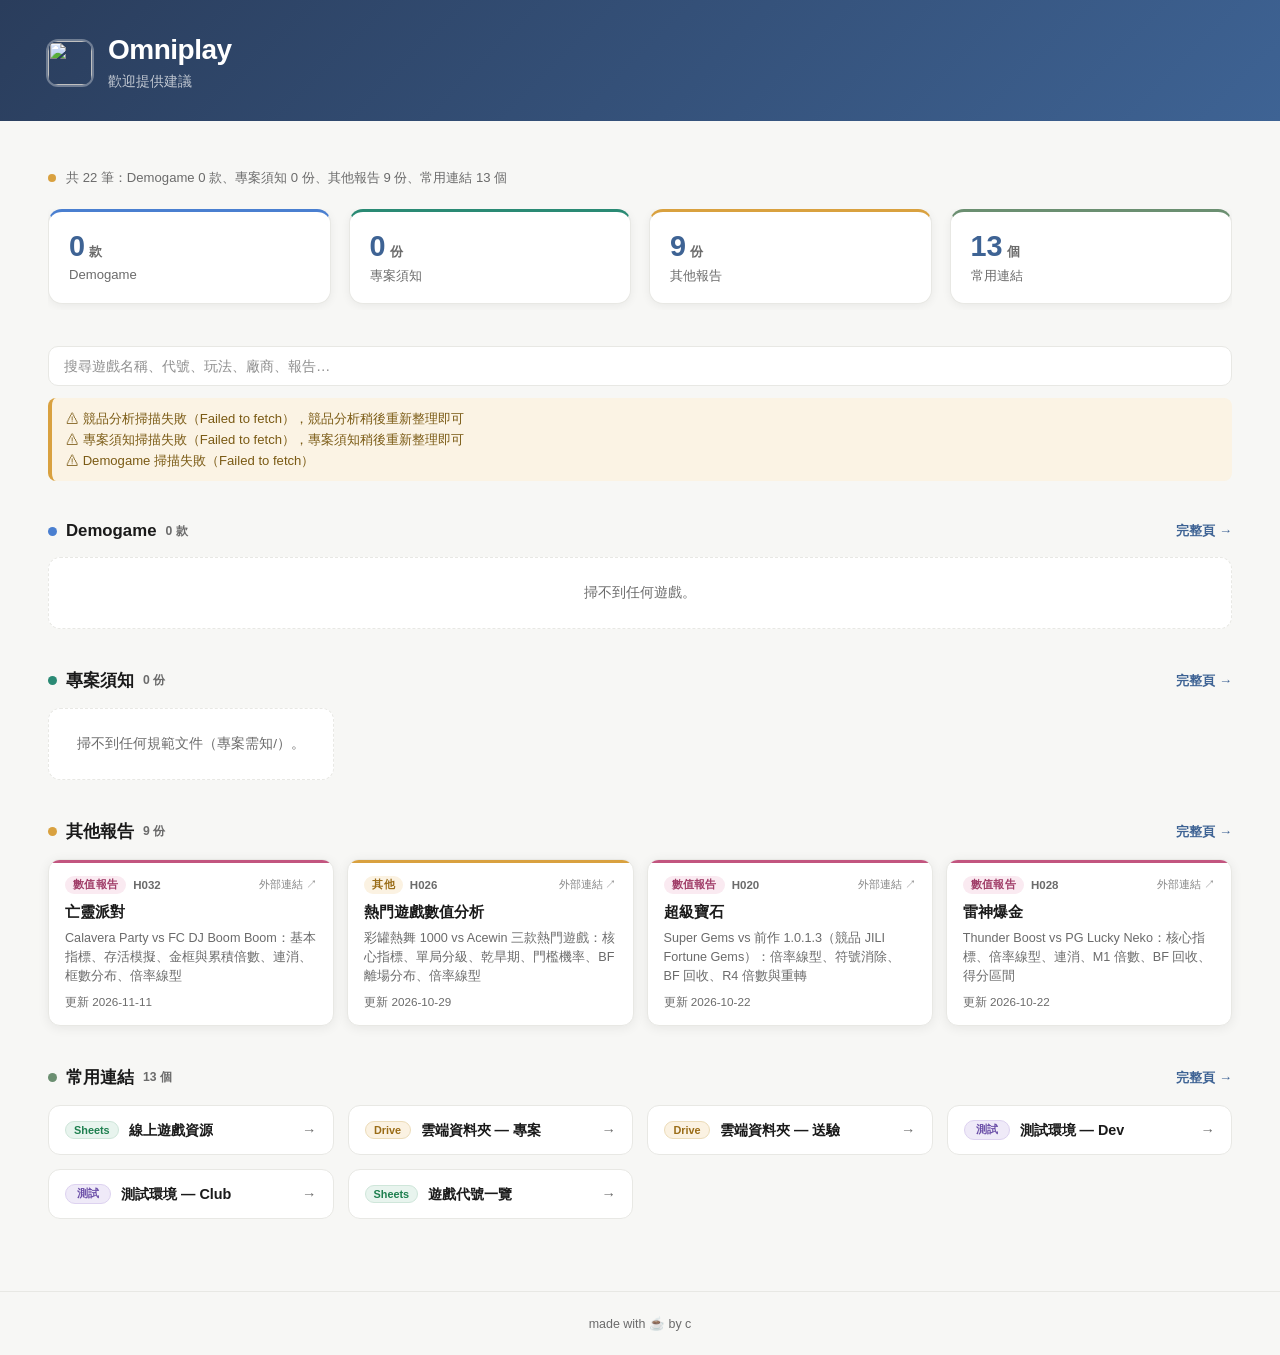
==== index.html @ 4340e496 "首頁：老手救援報告網址改到 System/機制_老手救援/老手救援 C-2/ Co-Authored-By: Claude Opus 5.5 <noreply@anthropic.com>" ====
<!DOCTYPE html>
<html lang="zh-TW">
<head>
<meta charset="UTF-8">
<meta name="viewport" content="width=device-width, initial-scale=1.0">
<meta name="robots" content="noindex, nofollow">
<link rel="icon" href="assets/favicon.svg" type="image/svg+xml">
<link rel="alternate icon" href="assets/favicon.ico" sizes="any">
<link rel="apple-touch-icon" href="assets/apple-touch-icon.png">
<meta name="theme-color" content="#2a3d5c">
<!-- 改到 assets/ 裡的檔案時，這個 ?v=20261105c 要一起改（見 README「改 assets 記得改版號」） -->
<link rel="stylesheet" href="assets/style.css?v=20261117a">
<title>Omniplay</title>
</head>
<body>

<div class="hero">
  <div class="hero-in">
    <img class="logo" src="assets/favicon.svg" alt="" width="44" height="44">
    <div>
      <h1>Omniplay</h1>
      <p>歡迎提供建議</p>
    </div>
  </div>
</div>

<div class="container">
  <div class="status-bar" id="status">
    <div class="dot"></div>
    <span id="status-text">正在載入…</span>
  </div>

  <div class="stats">
    <div class="stat-card demo">
      <div class="stat-num"><span id="s-demo">0</span><span class="unit">款</span></div>
      <div class="stat-label">Demogame</div>
    </div>
    <div class="stat-card spec">
      <div class="stat-num"><span id="s-spec">0</span><span class="unit">份</span></div>
      <div class="stat-label">專案須知</div>
    </div>
    <div class="stat-card report">
      <div class="stat-num"><span id="s-report">0</span><span class="unit">份</span></div>
      <div class="stat-label">其他報告</div>
    </div>
    <div class="stat-card links">
      <div class="stat-num"><span id="s-links">0</span><span class="unit">個</span></div>
      <div class="stat-label">常用連結</div>
    </div>
  </div>

  <input id="q" type="search" placeholder="搜尋遊戲名稱、代號、玩法、廠商、報告…" autocomplete="off">
  <div class="notes" id="notes" hidden></div>

  <!-- ── Demogame ── -->
  <div class="section demo" id="sec-demo">
    <div class="sec-head">
      <span class="cdot"></span>
      <h2>Demogame</h2>
      <span class="n" id="n-demo"></span>
      <div class="sec-actions">
        <a class="sec-link" href="all.html?cat=games">完整頁 →</a>
      </div>
    </div>
    <div id="demo-body"></div>
  </div>

  <!-- ── 專案須知 ── -->
  <div class="section spec" id="sec-spec">
    <div class="sec-head">
      <span class="cdot"></span>
      <h2>專案須知</h2>
      <span class="n" id="n-spec"></span>
      <div class="sec-actions">
        <a class="sec-link" href="all.html?cat=spec">完整頁 →</a>
      </div>
    </div>
    <div class="grid" id="spec-body"></div>
  </div>

  <!-- ── 其他報告 ── -->
  <div class="section report" id="sec-report">
    <div class="sec-head">
      <span class="cdot"></span>
      <h2>其他報告</h2>
      <span class="n" id="n-report"></span>
      <div class="sec-actions">
        <a class="sec-link" href="all.html?cat=docs">完整頁 →</a>
      </div>
    </div>
    <div class="grid" id="report-body"></div>
  </div>

  <!-- ── 常用連結 ── -->
  <div class="section links" id="sec-links">
    <div class="sec-head">
      <span class="cdot"></span>
      <h2>常用連結</h2>
      <span class="n" id="n-links"></span>
      <div class="sec-actions">
        <a class="sec-link" href="all.html?cat=links">完整頁 →</a>
      </div>
    </div>
    <div class="link-grid" id="links-body"></div>
  </div>
</div>

<footer>made with ☕ by c</footer>

<script src="catalog.js?v=20261117a"></script>
<script src="assets/app.js?v=20261117b"></script>
<script>
(function () {
  /* 每區最多顯示幾筆，要看全部走「完整頁 →」。
     常用連結是一列一個的連結列、比卡片矮，所以多放兩個仍不占版面。 */
  var LIMIT = { demo: 4, idea: 4, analysis: 4, spec: 3, report: 3, links: 6 };

  var qEl = document.getElementById("q");
  var manual = (window.CATALOG || []).slice();

  var games = [];
  var analysis = [];
  var specs = [];
  var loading = { demo: true, analysis: true, spec: true, report: true };

  // 有日期的排前面（新到舊）；沒日期的維持 catalog.js 裡的順序（sort 是穩定的）
  function manualOf(cat) {
    return manual.filter(function (i) { return i.cat === cat; }).sort(function (a, b) {
      if (!a.date && !b.date) return 0;
      if (!a.date) return 1;
      if (!b.date) return -1;
      return String(b.date).localeCompare(String(a.date));
    });
  }
  function byDateDesc(a, b) {
    return String(b.date || "").localeCompare(String(a.date || "")) ||
           String(a.title || "").localeCompare(String(b.title || ""));
  }
  function matches(o, q) { return !q || Omni.haystackOf(o).indexOf(q) !== -1; }
  function emptyBox(msg) { return '<div class="sec-empty">' + Omni.esc(msg) + '</div>'; }

  /* ---------- 狀態列、統計方塊、提示 ---------- */
  function renderTop() {
    // 其他報告區＝競品分析＋catalog.js 的 report（數值報告／其他）
    var reports = manualOf("report").concat(analysis), links = manualOf("links");
    document.getElementById("s-demo").textContent = games.filter(function (g) { return !g.idea && !g.clone; }).length;
    document.getElementById("s-spec").textContent = specs.length;
    document.getElementById("s-report").textContent = reports.length;
    document.getElementById("s-links").textContent = links.length;

    var bar = document.getElementById("status");
    var txt = document.getElementById("status-text");
    var busy = loading.demo || loading.analysis || loading.spec;
    bar.className = "status-bar" + (Omni.notes.length ? " warn" : "");
    txt.textContent = busy
      ? "正在載入…"
      : "共 " + (games.length + specs.length + reports.length + links.length) +
        " 筆：Demogame " + games.length +
        " 款、專案須知 " + specs.length + " 份、其他報告 " + reports.length + " 份、常用連結 " + links.length + " 個";

    var box = document.getElementById("notes");
    if (!Omni.notes.length) { box.hidden = true; return; }
    box.hidden = false;
    box.innerHTML = Omni.notes.map(function (n) {
      return '<div>⚠ ' + Omni.esc(n) + '</div>';
    }).join("");
  }

  function setCount(id, n) {
    document.getElementById("n-" + id).textContent = n === null ? "" : n;
  }

  /* 每區只顯示前 LIMIT[區] 筆；要看全部走該區的「完整頁 →」。
     搜尋時不套上限 —— 使用者已經自己縮小範圍了，再砍掉只會擋路。 */
  function limit(list, key, q) {
    return q ? list : list.slice(0, rowLimit(key));
  }
  /* 專案須知、其他報告：一般寬度 3 張、視窗夠寬變 4 張（最多 4，依格線欄數）；窄螢幕至少 3 張，一列塞不下就換行 */
  var ROW_FIT = { spec: true, report: true };
  function rowLimit(key) {
    if (!ROW_FIT[key]) return LIMIT[key];
    var el = document.getElementById(key + "-body");
    var cols = el ? getComputedStyle(el).gridTemplateColumns.split(" ").filter(Boolean).length : LIMIT[key];
    return Math.max(3, Math.min(4, cols || LIMIT[key]));
  }

  /* ---------- Demogame／遊戲發想區（同一種遊戲卡） ---------- */
  function renderGameRail(key, pool, q, emptyMsg) {
    var body = document.getElementById(key + "-body");
    var list = pool.filter(function (g) { return matches(g, q); });
    setCount(key, loading.demo && !games.length ? null : list.length + " 款");

    // 載入中先放同尺寸的骨架卡撐住高度，資料回來才不會整頁往下跳
    if (loading.demo && !games.length) { body.className = "rail"; body.innerHTML = Omni.skeletonCards(LIMIT[key], true); return; }
    if (!list.length) { body.className = ""; body.innerHTML = emptyBox(q ? "沒有符合的遊戲。" : emptyMsg); return; }

    // NEW 緞帶：文件日期最新的前 3 款（不受顯示上限影響）
    var newest = {};
    list.slice(0, 3).forEach(function (g) { if (g.updated) newest[g.folder] = true; });

    // 首頁固定用遊戲卡；卡片／清單切換只在完整頁 all.html 提供
    body.className = "rail";
    body.innerHTML = limit(list, key, q).map(function (g) {
      return Omni.gameCard(g, !!newest[g.folder]);
    }).join("");
  }

 /* ---------- 卡片區（競品分析、其他報告） ---------- */
  function renderCards(id, items, q, unit, emptyMsg) {
    var body = document.getElementById(id + "-body");
    var list = items.filter(function (i) { return matches(i, q); });
    var busy = loading[id] && !items.length;
    setCount(id, busy ? null : list.length + " " + unit);
    // 專案須知的卡一行說明＋日期；其他報告約三行說明＋日期 —— 骨架照各自的高度放
    if (busy) { body.innerHTML = Omni.skeletonCards(rowLimit(id), false, { lines: id === "spec" ? 1 : 3, date: true }); return; }
    if (!list.length) { body.innerHTML = emptyBox(q ? "沒有符合的項目。" : emptyMsg); return; }
    body.innerHTML = limit(list, id, q).map(Omni.listCard).join("");
  }

  /* ---------- 常用連結（Cworld 爬山頁的連結列樣式） ---------- */
  function renderLinks(q) {
    var body = document.getElementById("links-body");
    var list = manualOf("links").filter(function (i) { return matches(i, q); });
    setCount("links", list.length + " 個");
    if (!list.length) {
      body.innerHTML = emptyBox(q ? "沒有符合的連結。"
        : "常用連結待補 — 在 catalog.js 加入 cat: \"links\" 的項目。");
      return;
    }
    body.innerHTML = limit(list, "links", q).map(Omni.linkCard).join("");
  }

  function renderAll() {
    var q = qEl.value.trim().toLowerCase();
    renderTop();
    // Demogame 區＝正式專案（遊戲發想、克隆遊戲只在完整頁列；loadGames 已按文件日期排好）
    renderGameRail("demo", games.filter(function (g) { return !g.idea && !g.clone; }), q, "掃不到任何遊戲。");
    renderCards("spec", specs, q, "份", "掃不到任何規範文件（專案需知/）。");
    // 其他報告＝競品分析＋catalog.js 的 report，按日期混排
    renderCards("report", manualOf("report").concat(analysis).sort(byDateDesc), q, "份",
      "還沒有其他報告 — 在 catalog.js 加入 cat: \"report\" 的項目。");
    renderLinks(q);
  }

  qEl.addEventListener("input", renderAll);
  // 視窗寬度改變時欄數會變（3 ↔ 4），重排一次
  var lastCols = "";
  function refit() {
    var c = rowLimit("spec") + "," + rowLimit("report");
    if (c !== lastCols) { lastCols = c; renderAll(); }
  }
  if (window.ResizeObserver) new ResizeObserver(refit).observe(document.getElementById("spec-body"));
  else window.addEventListener("resize", refit);
  renderAll();

  Omni.loadGames().then(function (g) { games = g; loading.demo = false; renderAll(); });
  Omni.loadAnalysis().then(function (a) { analysis = a; loading.analysis = false; loading.report = false; renderAll(); });
  Omni.loadSpecs().then(function (s) { specs = s; loading.spec = false; renderAll(); });
})();
</script>
</body>
</html>
---- assets/style.css ----
/* ============================================================
   Omniplay — 共用樣式（index.html 與 games.html）
   ============================================================ */
*, *::before, *::after { box-sizing: border-box; margin: 0; padding: 0; }

/* 配色與 Cworld 一致：暖白底、白卡、#e8e8e4 邊框 */
:root {
  --bg: #f7f7f5;
  --surface: #ffffff;
  --surface-2: #efefec;      /* hover／標籤底，比底色再深一階 */
  --border: #e8e8e4;
  --text-primary: #1a1a1a;
  --text-secondary: #6b6b6b;
  --text-tag: #4a4a4a;

  /* 分類色：區塊標題、卡片頂端色條、badge、色點共用 */
  --cat-all: #9ba3af;
  --cat-demo: #4a7fd0;        /* 藍 — Demogame */
  --cat-idea: #8e6bc1;        /* 紫 — 遊戲發想 */
  --cat-clone: #2a8a8a;       /* 青 — 克隆遊戲 */
  --cat-analysis: #d9534f;    /* 紅 — 分析報告 */
  --cat-spec: #2a8a74;        /* 青綠 — 專案須知 */
  --cat-report: #d9a13f;      /* 琥珀 — 其他報告 */
  --cat-numeric: #c2557f;     /* 玫瑰 — 數值報告（其他報告區裡 kind="數值報告" 的卡） */
  --cat-links: #6b8f71;       /* 綠 — 常用連結 */
  --cat-external: #5458c4;    /* 靛 — 對外文件（專案須知區裡 kind="對外文件" 的卡） */

  --accent-dark: #2a3d5c;
  --accent-mid: #3e6394;
  --focus: #3e6394;

  --radius: 14px;
  --shadow: 0 2px 12px rgba(0,0,0,0.07);
  --shadow-hover: 0 8px 32px rgba(0,0,0,0.13);
}

body {
  background: var(--bg);
  font-family: 'Helvetica Neue', 'PingFang TC', 'Microsoft JhengHei', sans-serif;
  color: var(--text-primary);
  min-height: 100vh;
  display: flex; flex-direction: column;
}

/* ── 導覽條（與 Cworld 相同：#2a3d5c、52px、麵包屑） ── */
nav {
  background: var(--accent-dark); padding: 0 48px; height: 52px;
  display: flex; align-items: center; gap: 8px;
}
nav a { color: rgba(255,255,255,.65); text-decoration: none; font-size: .85rem; }
nav a:hover { color: #fff; }
nav .sep { color: rgba(255,255,255,.3); font-size: .85rem; }
nav .current { color: #fff; font-weight: 600; font-size: .85rem; }

/* ── Hero ── */
.hero {
  background: linear-gradient(135deg, var(--accent-dark), var(--accent-mid));
  padding: 34px 48px 30px; color: #fff;
}
.hero-in { max-width: 1360px; margin: 0 auto; display: flex; gap: 16px; align-items: center; }
/* icon 是深藍，疊在海軍藍 hero 上對比不足，加一圈淡白描邊維持可見度 */
.hero .logo {
  width: 44px; height: 44px; flex: none; border-radius: 10px;
  box-shadow: 0 0 0 2px rgba(255,255,255,.32);
}
.hero h1 { font-size: 1.75rem; font-weight: 700; letter-spacing: -0.5px; }
.hero h1 a { color: inherit; text-decoration: none; }
.hero p { margin-top: 6px; font-size: 0.9rem; opacity: .7; }

.container { flex: 1; max-width: 1360px; width: 100%; margin: 0 auto; padding: 30px 48px 72px; }

/* ── 搜尋 ── */
#q {
  width: 100%; padding: 11px 15px; font-size: 0.9rem; font-family: inherit;
  color: var(--text-primary); background: var(--surface);
  border: 1px solid var(--border); border-radius: 10px; outline: none;
  transition: border-color .18s, box-shadow .18s;
}
#q:focus { border-color: var(--focus); box-shadow: 0 0 0 3px rgba(62,99,148,.13); }
#q::placeholder { color: var(--text-secondary); opacity: .75; }

/* 掃描失敗／額度用完的提示 */
.notes {
  margin-top: 12px; padding: 10px 14px; border-radius: 8px;
  background: #fbf3e4; border-left: 4px solid var(--cat-report);
  font-size: .82rem; color: #7a5a14; line-height: 1.6;
}

/* ── 狀態列與數據總覽（與 Cworld 爬山頁相同） ── */
.status-bar {
  display: flex; align-items: center; gap: 10px; flex-wrap: wrap;
  margin: 18px 0 22px; font-size: .82rem; color: var(--text-secondary);
}
.status-bar .dot { width: 8px; height: 8px; border-radius: 50%; background: #3a8a50; flex-shrink: 0; }
.status-bar.warn .dot { background: var(--cat-report); }

/* 四張方塊塞不進容器寬度時就左右滑動，不再擠成兩列 */
.stats {
  display: flex; gap: 18px; margin-bottom: 36px;
  overflow-x: auto; overflow-y: hidden;
  scroll-snap-type: x proximity; padding-bottom: 6px;
  scrollbar-width: thin; scrollbar-color: var(--surface-2) transparent;
}
.stats::-webkit-scrollbar { height: 8px; }
.stats::-webkit-scrollbar-track { background: transparent; }
.stats::-webkit-scrollbar-thumb { background: var(--surface-2); border-radius: 99px; }
.stats::-webkit-scrollbar-thumb:hover { background: #cdd8e8; }
/* 有空間就均分撐滿；不夠時因為 flex-shrink 為 0，會溢出成可滑動 */
.stats > .stat-card { flex: 1 0 180px; scroll-snap-align: start; }
.stat-card {
  background: var(--surface); border: 1px solid var(--border); border-radius: var(--radius);
  padding: 18px 20px; box-shadow: 0 2px 10px rgba(0,0,0,.06);
  border-top: 3px solid var(--sec-color, var(--border));
}
.stat-num {
  font-size: 1.8rem; font-weight: 800; color: var(--accent-mid);
  font-variant-numeric: tabular-nums; line-height: 1.15;
}
.stat-num .unit { font-size: .82rem; font-weight: 700; color: var(--text-secondary); margin-left: 4px; }
.stat-label { margin-top: 4px; font-size: .82rem; color: var(--text-secondary); }

/* ── 區塊 ── */
.section { margin-top: 40px; }
.section:first-of-type { margin-top: 0; }
.sec-head {
  display: flex; align-items: center; gap: 9px; flex-wrap: wrap; margin: 0 0 16px;
}
.sec-head .cdot { width: 9px; height: 9px; border-radius: 50%; background: var(--sec-color); flex: none; }
.sec-head h2 { font-size: 1.05rem; font-weight: 700; }
.sec-head .n {
  font-size: .76rem; font-weight: 700; color: var(--text-secondary);
  font-variant-numeric: tabular-nums;
}
.sec-actions { margin-left: auto; display: flex; align-items: center; gap: 10px; }
.sec-link {
  font-size: .82rem; font-weight: 600; color: var(--accent-mid); text-decoration: none;
}
.sec-link:hover { text-decoration: underline; }

/* ── 連結列（Cworld 爬山頁的「其他頁面」） ── */
/* 注意：class 名別用 .links — 區塊本身是 class="section links"，會一起吃到 display:grid */
.link-grid { display: grid; grid-template-columns: repeat(auto-fill, minmax(230px, 1fr)); gap: 14px; }
.link-card {
  display: flex; align-items: center; gap: 10px;
  background: var(--surface); border: 1px solid var(--border); border-radius: 12px;
  padding: 14px 16px; text-decoration: none; color: var(--text-primary);
  font-size: .9rem; font-weight: 600;
  transition: border-color .15s, box-shadow .15s, transform .15s;
}
.link-card:hover {
  border-color: var(--accent-mid); box-shadow: 0 6px 18px rgba(0,0,0,.10);
  transform: translateY(-2px);
}
.link-card .lk-tag {
  font-size: .68rem; font-weight: 700; color: var(--text-secondary);
  background: var(--bg); border: 1px solid var(--border);
  border-radius: 99px; padding: 2px 8px; flex: none;
}

.link-card .lk-name { min-width: 0; overflow: hidden; text-overflow: ellipsis; white-space: nowrap; }
.link-card .arrow { margin-left: auto; color: var(--text-secondary); flex: none; }
.sec-btn {
  font-family: inherit; font-size: .78rem; font-weight: 700; cursor: pointer;
  padding: 6px 12px; border-radius: 8px; text-decoration: none;
  background: var(--surface); border: 1px solid var(--border); color: var(--text-tag);
  transition: border-color .15s, color .15s;
}
.sec-btn:hover { border-color: var(--sec-color); color: var(--text-primary); }
.sec-btn.disabled { opacity: .5; cursor: not-allowed; }

.section.demo,     .stat-card.demo     { --sec-color: var(--cat-demo); }
.section.idea,     .stat-card.idea     { --sec-color: var(--cat-idea); }
.section.analysis, .stat-card.analysis { --sec-color: var(--cat-analysis); }
.section.spec,     .stat-card.spec     { --sec-color: var(--cat-spec); }
.section.report,   .stat-card.report   { --sec-color: var(--cat-report); }
.section.links,    .stat-card.links    { --sec-color: var(--cat-links); }

.sec-empty {
  padding: 26px 18px; text-align: center; font-size: .85rem;
  color: var(--text-secondary); background: var(--surface);
  border: 1px dashed var(--border); border-radius: 12px;
}

/* ── 載入中的骨架卡 ──
   跟真卡片同尺寸的灰色占位，讓各區在 GitHub 回應前就先撐好高度，
   資料回來只是換內容、不會整頁往下長（原本是一個矮的「正在載入…」框）。 */
@keyframes skel-shimmer { from { background-position: 200% 0; } to { background-position: -200% 0; } }
.skel, .skel * { pointer-events: none; }
.skel-bar {
  display: block; border-radius: 6px;
  background: linear-gradient(90deg, var(--surface-2) 25%, #f6f6f4 50%, var(--surface-2) 75%);
  background-size: 200% 100%; animation: skel-shimmer 1.4s linear infinite;
}
.gcard.skel { box-shadow: none; }
.gcard.skel:hover { transform: none; }
.gcard.skel .gcover { background: var(--surface-2); }
/* 高度對齊真卡片：標題一行 23px、說明兩行 37px（.gdesc 的 min-height 另會撐底） */
.gcard.skel .gtitle .skel-bar { width: 46%; height: 23px; margin: 0 auto; }
.gcard.skel .gdesc .skel-bar { width: 70%; height: 37px; }
.gcard.skel .btn { background: var(--surface-2); border: 0; color: transparent; }
.card.skel { box-shadow: none; --accent: var(--border); }
.card.skel:hover { transform: none; }
.card.skel .badge { width: 58px; height: 17px; border-radius: 99px; }
.card.skel h2 .skel-bar { width: 62%; height: 21px; }
.card.skel p .skel-bar { width: 88%; height: 38px; }   /* 兩行說明；行數由 skeletonCards 的 opts.lines 覆寫 */
.card.skel .card-date .skel-bar { width: 34%; height: 18px; }
.row.skel { color: transparent; }
.row.skel .skel-bar { height: 14px; width: 60%; }

/* ── Demogame 橫向軌道：一次看 3 張，其餘左右滑動 ── */
.rail {
  display: flex; gap: 14px; overflow-x: auto; overflow-y: hidden;
  scroll-snap-type: x mandatory; padding-bottom: 10px;
  scrollbar-width: thin; scrollbar-color: var(--surface-2) transparent;
}
.rail::-webkit-scrollbar { height: 8px; }
.rail::-webkit-scrollbar-track { background: transparent; }
.rail::-webkit-scrollbar-thumb { background: var(--surface-2); border-radius: 99px; }
.rail::-webkit-scrollbar-thumb:hover { background: #cdd8e8; }
.rail > * { flex: 0 0 calc((100% - 28px) / 3); scroll-snap-align: start; }

/* ── 遊戲卡（圖1 的樣式，沿用 Cworld demogame 的卡片） ── */
.gcard {
  position: relative; overflow: hidden;
  display: flex; flex-direction: column; padding: 12px;
  background: var(--surface); border: 1px solid var(--border);
  border-radius: var(--radius); box-shadow: var(--shadow);
  transition: box-shadow .25s ease, transform .25s ease;
}
.gcard:hover { box-shadow: var(--shadow-hover); transform: translateY(-3px); }

.ribbon {
  position: absolute; top: 0; right: 0; width: 92px; height: 92px;
  overflow: hidden; pointer-events: none; z-index: 2;
}
.ribbon span {
  position: absolute; top: 18px; right: -26px; width: 120px;
  transform: rotate(45deg);
  background: linear-gradient(135deg, #f6d365, #c9962f);
  color: #fff; font-size: .68rem; font-weight: 800; letter-spacing: 1px;
  text-align: center; padding: 4px 0;
  box-shadow: 0 2px 6px rgba(0,0,0,.22);
}

.gcover {
  width: 100%; aspect-ratio: 330/250; border-radius: 12px;
  background: linear-gradient(135deg, #3a2c1a, #6b4e2a);
  position: relative; overflow: hidden;
}
.gcover img { display: block; width: 100%; height: 100%; object-fit: cover; position: relative; z-index: 1; }
/* 只有沒封面時才看得到的佔位 icon */
.gcover .ph {
  position: absolute; inset: 0; z-index: 0;
  display: flex; align-items: center; justify-content: center; font-size: 2.4rem;
}
.gcover .ph-img { width: 64px; height: 64px; display: block; filter: drop-shadow(0 2px 4px rgba(0,0,0,.35)); }
.gcover .no-demo {
  position: absolute; inset: 0; background: rgba(0,0,0,.45); z-index: 2;
  display: flex; align-items: center; justify-content: center;
  font-size: .78rem; font-weight: 700; color: rgba(255,255,255,.6); letter-spacing: .5px;
}

.gbody { padding: 13px 6px 0; flex: 1; text-align: center; }
.gtitle {
  font-size: .96rem; font-weight: 800; letter-spacing: .4px;
  padding-bottom: 11px; border-bottom: 1px solid var(--border);
}
.gtitle .ver {
  display: inline-block; vertical-align: middle; margin-left: 7px;
  font-size: .66rem; font-weight: 700; letter-spacing: 0;
  color: var(--text-secondary); background: var(--bg);
  border: 1px solid var(--border); border-radius: 99px; padding: 2px 8px;
}
.gdesc {
  padding: 11px 4px 13px; font-size: .78rem; color: var(--text-secondary);
  line-height: 1.5; min-height: 56px;
  display: flex; align-items: center; justify-content: center;
}

.gfoot { display: flex; gap: 9px; padding: 0 6px; margin-top: auto; }
.btn {
  flex: 1; border: 0; font-family: inherit; cursor: pointer;
  display: flex; align-items: center; justify-content: center; gap: 9px;
  padding: 10px 8px; border-radius: 8px; white-space: nowrap;
  text-decoration: none; font-size: .8rem; font-weight: 700;
  transition: background .15s, opacity .15s;
}
.btn .ico { padding-left: 9px; border-left: 1px solid rgba(255,255,255,.25); line-height: 1; }
.btn-info { background: #1a1a1a; color: #fff; }
.btn-info:hover { background: #333; }
.btn-play { background: #d32020; color: #fff; }
.btn-play:hover { background: #ef3a3a; }
.btn.disabled {
  background: var(--bg); border: 1px dashed var(--border);
  color: var(--text-secondary); cursor: default;
}
.btn.disabled .ico { border-left-color: var(--border); }

/* 遊戲資訊選單：掛在 .gfoot 裡、按鈕上方彈出 */
.gfoot { position: relative; }
.doc-menu {
  position: absolute; left: 6px; bottom: calc(100% + 6px); z-index: 20;
  min-width: 170px; padding: 6px; border-radius: 10px;
  background: var(--surface, #fff); border: 1px solid var(--border);
  box-shadow: var(--shadow-hover, 0 8px 24px rgba(0,0,0,.14));
}
.doc-menu a {
  display: block; padding: 9px 12px; border-radius: 7px;
  font-size: .82rem; font-weight: 600; color: var(--text, #1a1a1a); text-decoration: none;
}
.doc-menu a:hover { background: var(--bg, #f3f3f3); }
.doc-btn[data-open] { background: #333; }

/* ── 清單／一般卡（圖4 的樣式） ── */
.grid { display: grid; grid-template-columns: repeat(auto-fill, minmax(268px, 1fr)); gap: 13px; }
.card {
  position: relative; overflow: hidden;
  display: flex; flex-direction: column; gap: 7px;
  padding: 16px 16px 15px;
  background: var(--surface); border: 1px solid var(--border);
  border-radius: 12px; box-shadow: var(--shadow);
  text-decoration: none; color: inherit;
  transition: box-shadow .25s ease, transform .25s ease;
}
.card:hover { box-shadow: var(--shadow-hover); transform: translateY(-3px); }
.card::before {
  content: ''; position: absolute; top: 0; left: 0; right: 0; height: 3px;
  background: var(--accent); border-radius: 12px 12px 0 0;
}
.card.demo { --accent: var(--cat-demo); }
.card.idea { --accent: var(--cat-idea); }
.card.analysis { --accent: var(--cat-analysis); }
.card.spec { --accent: var(--cat-spec); }
.card.report { --accent: var(--cat-report); }
.card.links { --accent: var(--cat-links); }
/* 標籤色蓋過分類色：數值報告（玫瑰）要跟其他報告（琥珀）分得開 */
.card[data-kind="數值報告"] { --accent: var(--cat-numeric); }
.card[data-kind="對外文件"] { --accent: var(--cat-external); }
.card[data-kind="其他"] { --accent: var(--cat-report); }

.card-top { display: flex; flex-wrap: wrap; gap: 7px; align-items: center; }
.badge {
  padding: 2px 8px; font-size: .66rem; font-weight: 800;
  letter-spacing: .3px; border-radius: 99px;
}
.badge.demo { color: #2f5f9e; background: #e8f0fb; }
.badge.idea { color: #6d4fa3; background: #f1ebfa; }
.badge.analysis { color: #b03a36; background: #fbeceb; }
.badge.spec { color: #1f6b5a; background: #e6f4f0; }
.badge.report { color: #9a6c17; background: #fbf2e2; }
.badge.links { color: #4a6e50; background: #eaf2eb; }
.badge[data-kind="數值報告"] { color: #a03d68; background: #faeaf1; }
.badge[data-kind="對外文件"] { color: #3f43a8; background: #ecedfb; }
.badge[data-kind="其他"] { color: #9a6c17; background: #fbf2e2; }
.badge[data-kind="克隆遊戲"] { color: #1f6b6b; background: #e4f3f3; }
.gid { font-size: .72rem; font-weight: 700; color: var(--text-secondary); font-variant-numeric: tabular-nums; }
.ext { margin-left: auto; font-size: .66rem; color: var(--text-secondary); opacity: .8; }
.card h2 { font-size: .95rem; font-weight: 800; line-height: 1.4; }
.card p { font-size: .79rem; color: var(--text-secondary); line-height: 1.5; white-space: pre-line; }
.card-date {
  margin-top: auto; padding-top: 2px;
  font-size: .73rem; color: var(--text-secondary);
  font-variant-numeric: tabular-nums;
}

/* ── 標籤篩選 chips（合併完整頁 all.html?cat=docs 用） ── */
.chips { display: flex; flex-wrap: wrap; gap: 8px; margin: 2px 0 14px; }
.chip {
  padding: 4px 12px; border-radius: 99px; cursor: pointer;
  border: 1px solid var(--border); background: var(--surface);
  font-size: .78rem; font-weight: 700; color: var(--text-secondary);
  transition: background .15s, color .15s, border-color .15s;
}
.chip:hover { border-color: var(--chip-c, #5a6b84); }
.chip.on { color: #fff; background: var(--chip-c, #5a6b84); border-color: transparent; }
.chip .cnt { font-weight: 600; opacity: .75; margin-left: 4px; font-variant-numeric: tabular-nums; }

/* ── 清單模式：一列一筆 ── */
.rows { display: flex; flex-direction: column; gap: 8px; }
/* 清單列不做分類色條 —— 完整頁一次只顯示一個分類，左邊那條色條沒有
   區分作用，只是讓整排看起來很吵。分類已經由 hero／麵包屑表明。 */
.row {
  display: flex; align-items: center; gap: 12px;
  padding: 11px 14px; border-radius: 10px;
  background: var(--surface); border: 1px solid var(--border);
  box-shadow: 0 1px 3px rgba(0,0,0,.05);
  text-decoration: none; color: inherit;
  transition: box-shadow .15s, transform .15s;
}
.row:hover { box-shadow: 0 6px 18px rgba(0,0,0,.10); transform: translateY(-1px); }
.row .r-tag {
  flex: none; font-size: .68rem; font-weight: 700; color: var(--text-secondary);
  background: var(--bg); border: 1px solid var(--border); border-radius: 99px; padding: 2px 8px;
}
.row .r-title { flex: none; font-size: .9rem; font-weight: 700; }
.row .r-desc {
  min-width: 0; font-size: .8rem; color: var(--text-secondary);
  overflow: hidden; text-overflow: ellipsis; white-space: nowrap;
}
.row .r-meta {
  margin-left: auto; flex: none; font-size: .76rem; color: var(--text-secondary);
  font-variant-numeric: tabular-nums;
}
/* 遊戲列：標籤、名稱、玩法三欄對齊（標籤與名稱固定寬） */
.row.demo .r-tag, .row.idea .r-tag,
.row.demo .badge, .row.idea .badge { flex: none; box-sizing: border-box; min-width: 72px; text-align: center; }
.row.demo .r-title, .row.idea .r-title {
  flex: 0 0 148px; overflow: hidden; text-overflow: ellipsis; white-space: nowrap;   /* 最長的「H026 彩罐熱舞 1000」約 132px，留一點縫就好 */
}
@media (max-width: 640px) {
  .row { flex-wrap: wrap; gap: 6px 10px; }
  .row.demo .r-title, .row.idea .r-title { flex: 1 1 auto; }
  .row .r-desc { flex: 1 1 100%; white-space: normal; }
  .row .r-meta { margin-left: 0; }
}

footer {
  text-align: center; padding: 24px; font-size: .78rem;
  color: var(--text-secondary); border-top: 1px solid var(--border);
}

/* ── games.html 的排序列 ── */
.toolbar {
  display: flex; align-items: center; gap: 8px; flex-wrap: wrap;
  margin: 22px 0 16px; font-size: .82rem; color: var(--text-secondary);
}
.toolbar .spacer { margin-left: auto; }

@media (max-width: 900px) {
  .rail > * { flex: 0 0 calc((100% - 14px) / 2); }
  .stats { gap: 12px; }
  .stats > .stat-card { flex: 0 0 clamp(150px, 44%, 200px); }
}
@media (max-width: 640px) {
  nav { padding: 0 24px; }
  .hero { padding: 28px 24px 24px; }
  .hero h1 { font-size: 1.45rem; }
  .container { padding: 22px 24px 60px; }
  .grid { grid-template-columns: 1fr; }
  .rail > * { flex: 0 0 86%; }
  .sec-actions { width: 100%; margin-left: 0; }
}

/* ══ 常用連結的分群標籤配色 ══
   放在檔案最後、且用 .link-card / .row 前綴，是為了勝過前面
   `.link-card .lk-tag`／`.row .r-tag` 的預設灰 ——
   `.r-tag[data-tag=…]` 與 `.row .r-tag` 特異性同分（各為一 class＋一屬性
   對兩 class），同分時由後者勝，顏色會被蓋掉。加上前綴後是三段勝兩段。

   data-tag 的值來自 catalog.js 的 game 欄。填了沒定義顏色的新標籤會落到
   預設灰，不會壞掉；要加顏色就在這裡補一條。                         */
.lk-tag, .r-tag { min-width: 46px; text-align: center; }

.link-card .lk-tag[data-tag="Sheets"], .row .r-tag[data-tag="Sheets"] { color: #1e7f4f; background: #e8f4ee; border-color: #cfe6da; }
.link-card .lk-tag[data-tag="Drive"],  .row .r-tag[data-tag="Drive"]  { color: #9a6c17; background: #fbf2e2; border-color: #ecdcb9; }
.link-card .lk-tag[data-tag="測試"],   .row .r-tag[data-tag="測試"]   { color: #6b4fa8; background: #efeaf8; border-color: #ddd2f0; }
.link-card .lk-tag[data-tag="HR"],     .row .r-tag[data-tag="HR"]     { color: #17706e; background: #e6f2f2; border-color: #c8e2e1; }
.link-card .lk-tag[data-tag="JIRA"],   .row .r-tag[data-tag="JIRA"]   { color: #2f5f9e; background: #e8f0fb; border-color: #cddef4; }
.link-card .lk-tag[data-tag="Notion"], .row .r-tag[data-tag="Notion"] { color: #3f3f46; background: #eeeef1; border-color: #dcdce1; }
.link-card .lk-tag[data-tag="其他"],   .row .r-tag[data-tag="其他"]   { color: #6b6b6b; background: #f1f1ee; border-color: #e0e0da; }
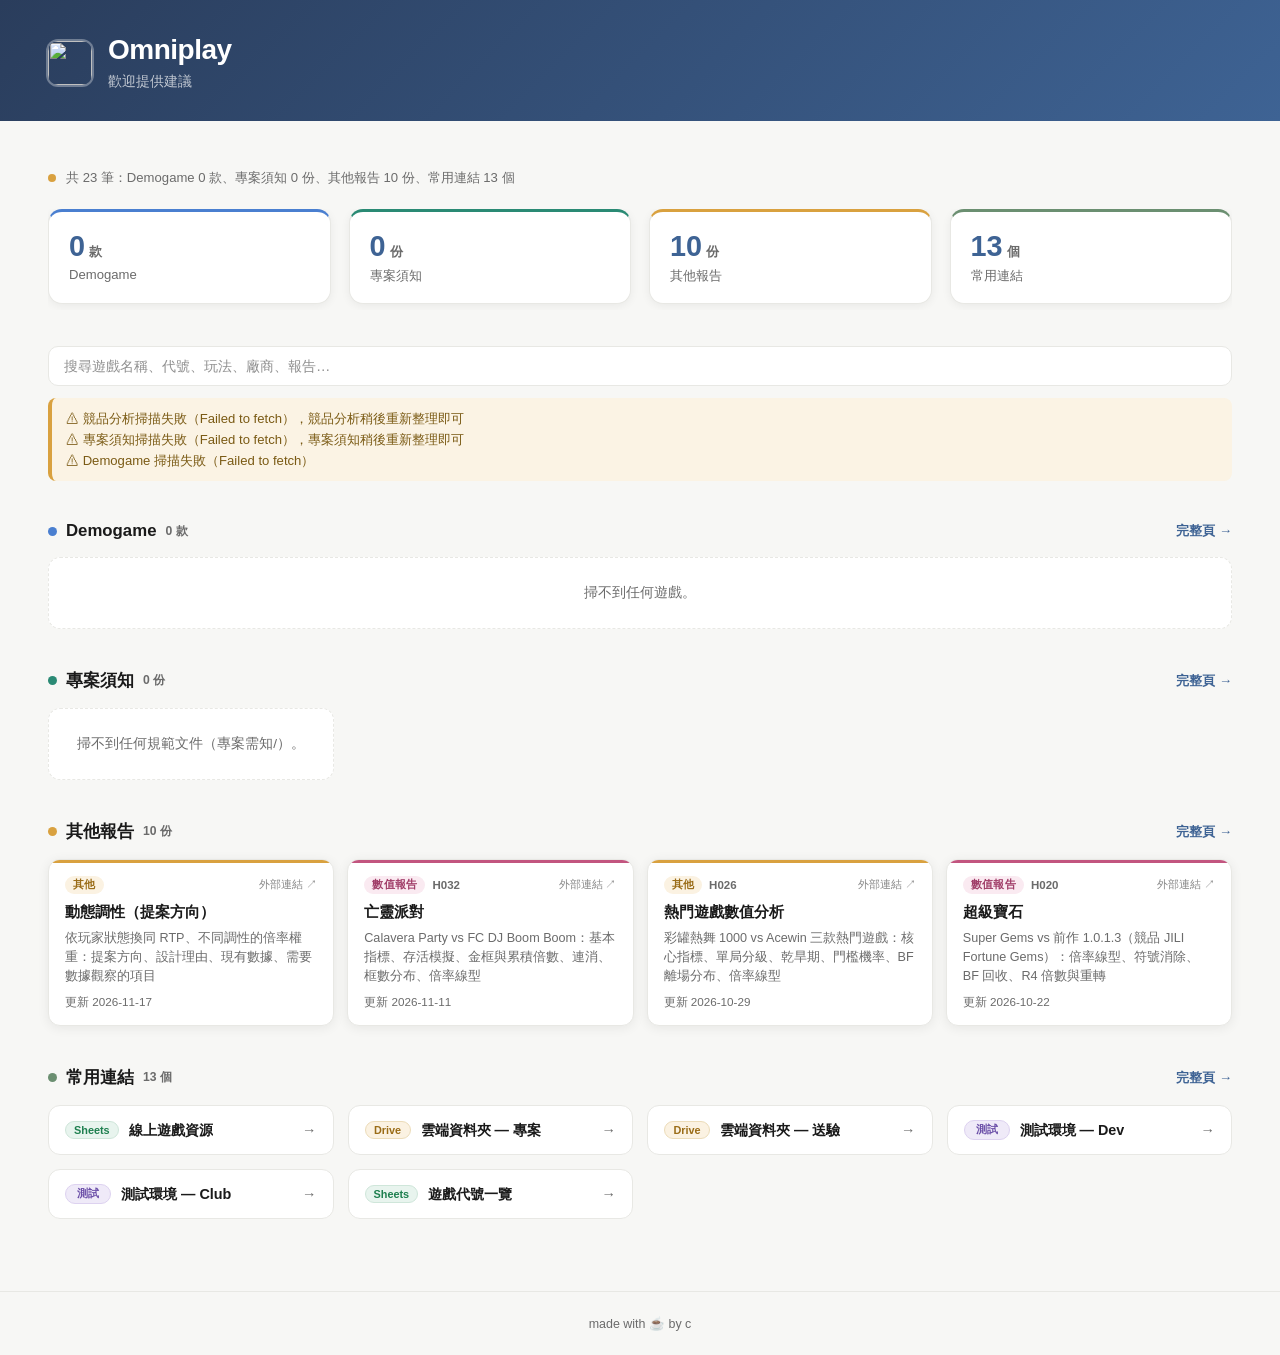
==== commit 58bdb4fa: "首頁：新增 動態調性（提案方向）報告卡 Co-Authored-By: Claude Opus 5.5 <noreply@anthropic.com>" ====
--- a/index.html
+++ b/index.html
@@ -107,7 +107,7 @@
 
 <footer>made with ☕ by c</footer>
 
-<script src="catalog.js?v=20261117a"></script>
+<script src="catalog.js?v=20261117c"></script>
 <script src="assets/app.js?v=20261117b"></script>
 <script>
 (function () {
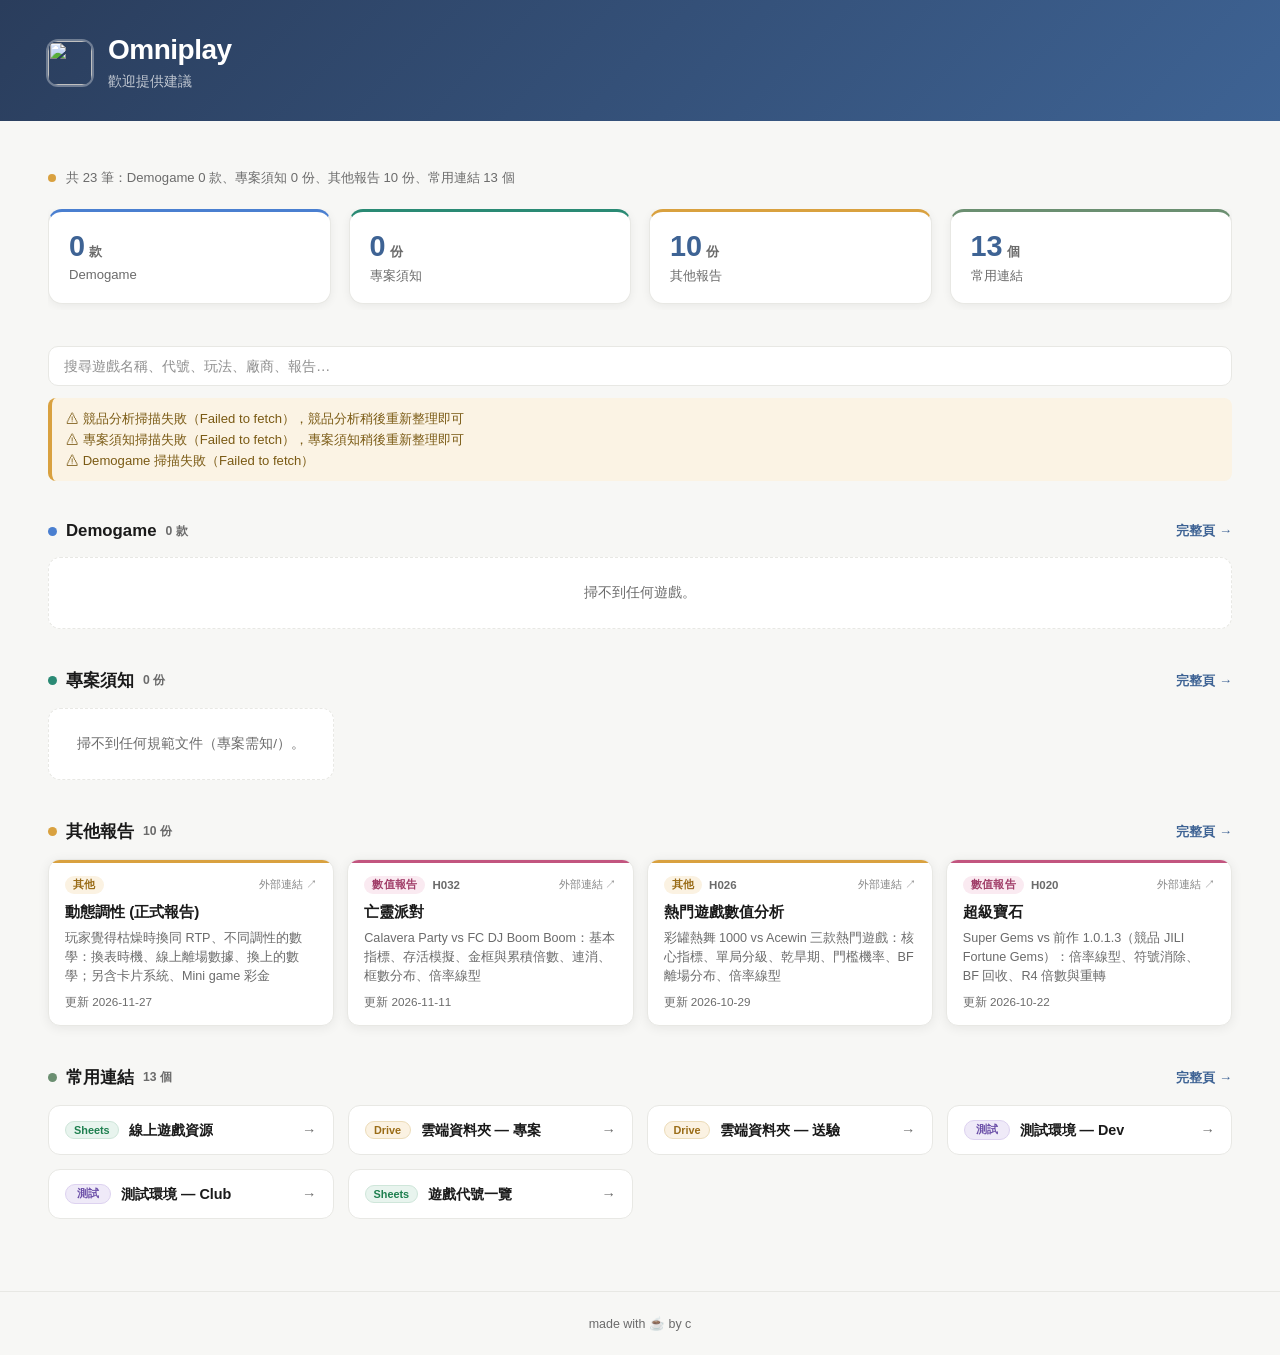
==== commit 3165d387: "docs: 動態調性卡片改正式報告、更新說明與日期；catalog.js ?v=20261127a Co-Authored-By: Claude Opus 5.5 <noreply@anthropic" ====
--- a/index.html
+++ b/index.html
@@ -9,7 +9,7 @@
 <link rel="apple-touch-icon" href="assets/apple-touch-icon.png">
 <meta name="theme-color" content="#2a3d5c">
 <!-- 改到 assets/ 裡的檔案時，這個 ?v=20261105c 要一起改（見 README「改 assets 記得改版號」） -->
-<link rel="stylesheet" href="assets/style.css?v=20261117a">
+<link rel="stylesheet" href="assets/style.css?v=20261125b">
 <title>Omniplay</title>
 </head>
 <body>
@@ -107,8 +107,8 @@
 
 <footer>made with ☕ by c</footer>
 
-<script src="catalog.js?v=20261117c"></script>
-<script src="assets/app.js?v=20261117b"></script>
+<script src="catalog.js?v=20261127a"></script>
+<script src="assets/app.js?v=20261126a"></script>
 <script>
 (function () {
   /* 每區最多顯示幾筆，要看全部走「完整頁 →」。
--- a/assets/style.css
+++ b/assets/style.css
@@ -23,7 +23,8 @@
   --cat-report: #d9a13f;      /* 琥珀 — 其他報告 */
   --cat-numeric: #c2557f;     /* 玫瑰 — 數值報告（其他報告區裡 kind="數值報告" 的卡） */
   --cat-links: #6b8f71;       /* 綠 — 常用連結 */
-  --cat-external: #5458c4;    /* 靛 — 對外文件（專案須知區裡 kind="對外文件" 的卡） */
+  --cat-external: #5458c4;
+  --cat-line: #3a7bbf;        /* 藍 — 產線須知（各產線規範：Omniplay／Landbase／Reskin／Mexico） */    /* 靛 — 對外文件（專案須知區裡 kind="對外文件" 的卡） */
 
   --accent-dark: #2a3d5c;
   --accent-mid: #3e6394;
@@ -336,6 +337,7 @@
 /* 標籤色蓋過分類色：數值報告（玫瑰）要跟其他報告（琥珀）分得開 */
 .card[data-kind="數值報告"] { --accent: var(--cat-numeric); }
 .card[data-kind="對外文件"] { --accent: var(--cat-external); }
+.card[data-kind="產線須知"] { --accent: var(--cat-line); }
 .card[data-kind="其他"] { --accent: var(--cat-report); }
 
 .card-top { display: flex; flex-wrap: wrap; gap: 7px; align-items: center; }
@@ -351,6 +353,7 @@
 .badge.links { color: #4a6e50; background: #eaf2eb; }
 .badge[data-kind="數值報告"] { color: #a03d68; background: #faeaf1; }
 .badge[data-kind="對外文件"] { color: #3f43a8; background: #ecedfb; }
+.badge[data-kind="產線須知"] { color: #2c639c; background: #e8f1fa; }
 .badge[data-kind="其他"] { color: #9a6c17; background: #fbf2e2; }
 .badge[data-kind="克隆遊戲"] { color: #1f6b6b; background: #e4f3f3; }
 .gid { font-size: .72rem; font-weight: 700; color: var(--text-secondary); font-variant-numeric: tabular-nums; }
@@ -425,6 +428,21 @@
   margin: 22px 0 16px; font-size: .82rem; color: var(--text-secondary);
 }
 .toolbar .spacer { margin-left: auto; }
+/* 篩選下拉（原本那排 chips 收成一顆鈕，跟排序同一排） */
+.toolbar { flex-wrap: nowrap; }
+.toolbar .sec-btn { flex: none; white-space: nowrap; }
+.fdd { position: relative; flex: none; }
+.fdd[hidden] { display: none; }
+.fdd > .chip { white-space: nowrap; }
+.fdd > .chip::after { content: " ▾"; font-size: .7rem; opacity: .8; }
+.fmenu {
+  display: none; position: absolute; top: calc(100% + 6px); left: 0; z-index: 20;
+  flex-direction: column; align-items: stretch; gap: 6px; min-width: 140px;
+  padding: 8px; background: var(--surface); border: 1px solid var(--border);
+  border-radius: 12px; box-shadow: 0 8px 24px rgba(0,0,0,.12);
+}
+.fdd.open .fmenu { display: flex; }
+.fmenu .chip { text-align: left; white-space: nowrap; }
 
 @media (max-width: 900px) {
   .rail > * { flex: 0 0 calc((100% - 14px) / 2); }
@@ -438,7 +456,8 @@
   .container { padding: 22px 24px 60px; }
   .grid { grid-template-columns: 1fr; }
   .rail > * { flex: 0 0 86%; }
-  .sec-actions { width: 100%; margin-left: 0; }
+  .sec-head { flex-wrap: nowrap; }
+  .sec-actions { flex: none; }
 }
 
 /* ══ 常用連結的分群標籤配色 ══
